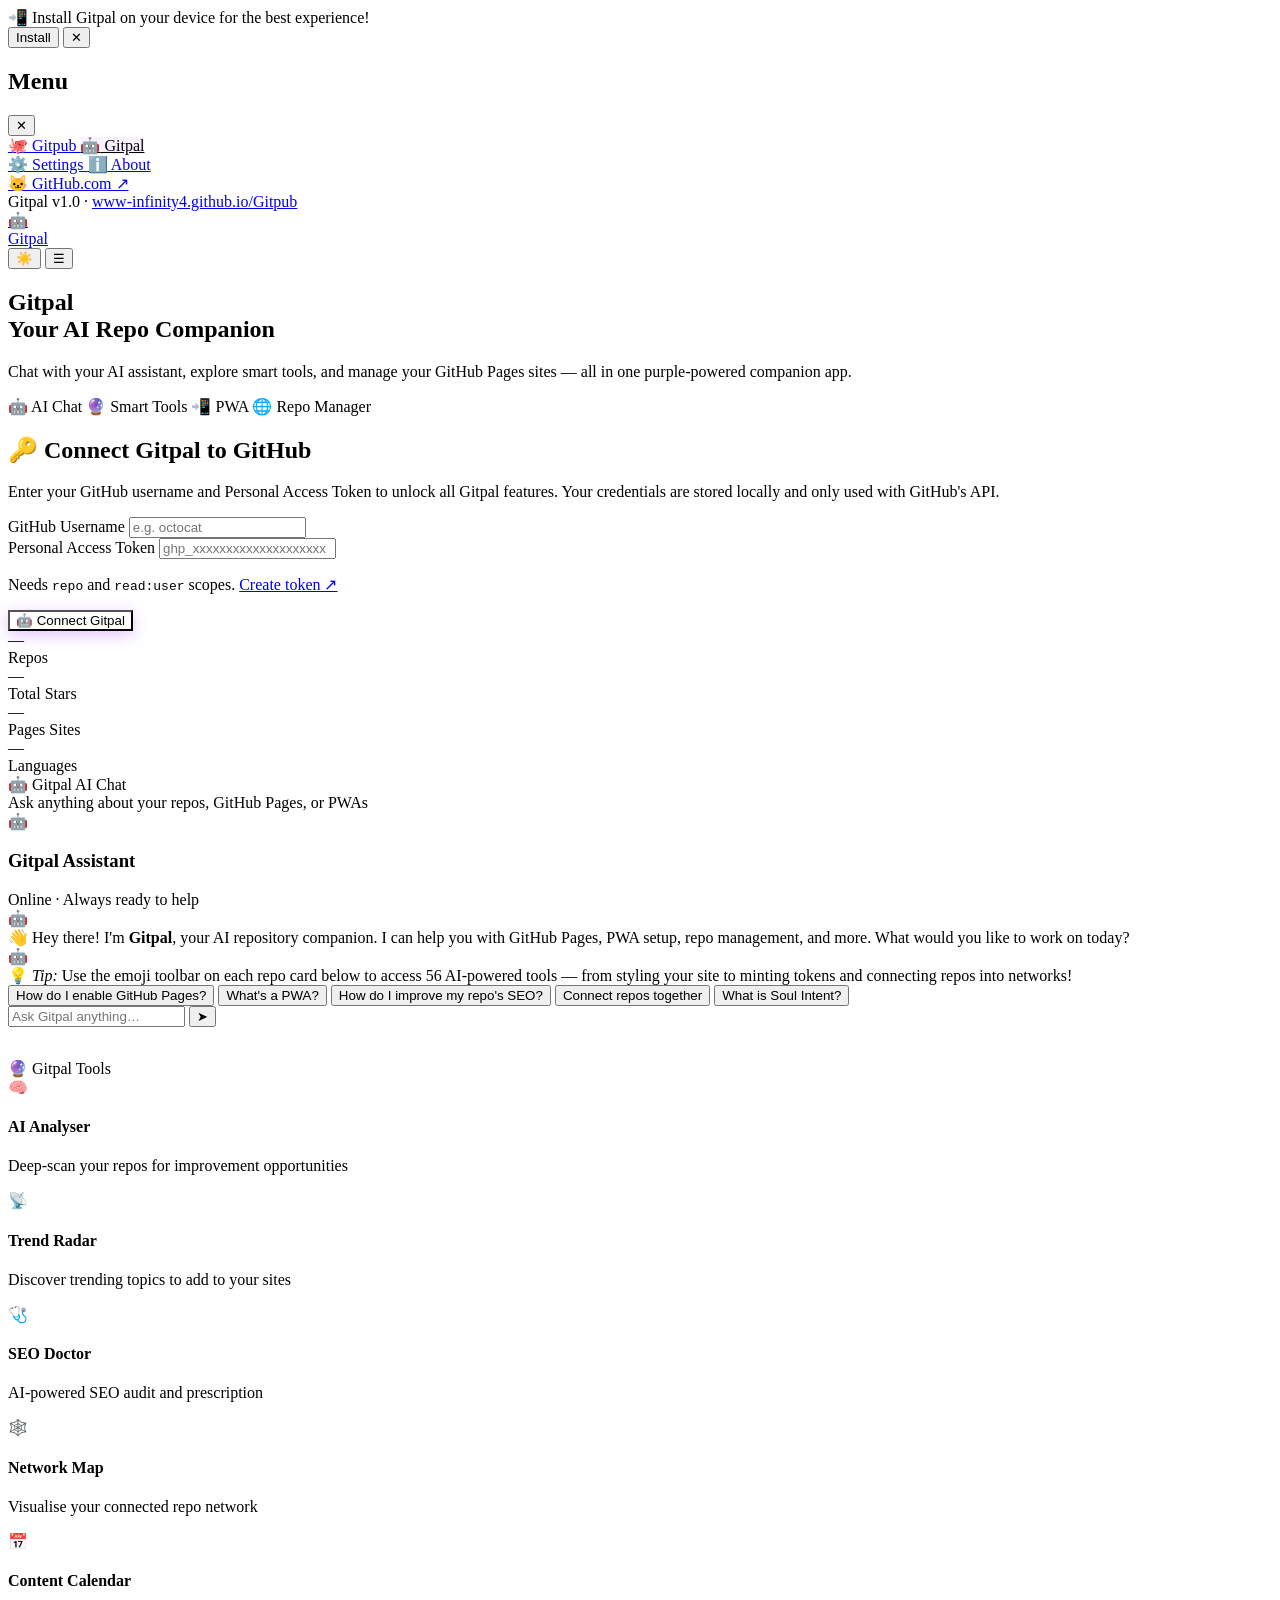
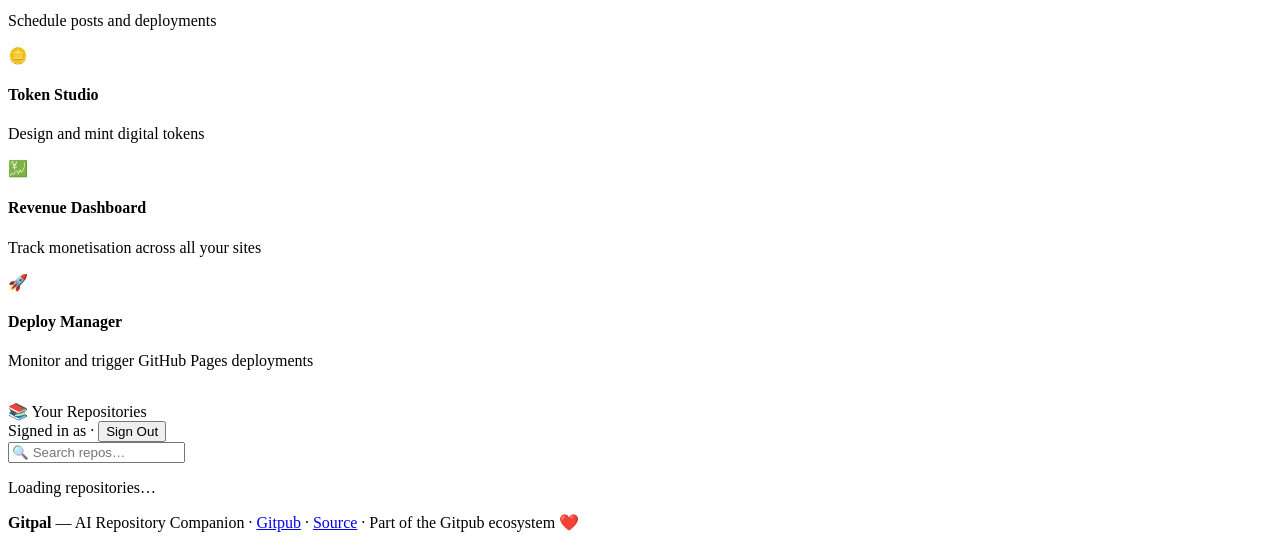
==== gitpal.html @ 7b9a6797 "feat: build complete GitHub Pages PWA (Gitpub + Gitpal) - index.html: Gitpub main page with auth flo" ====
<!DOCTYPE html>
<html lang="en" data-theme="dark" data-page="gitpal">
<head>
  <meta charset="UTF-8" />
  <meta name="viewport" content="width=device-width, initial-scale=1.0, viewport-fit=cover" />
  <title>Gitpal — Your AI Repository Companion</title>
  <meta name="description" content="Gitpal: Your AI-powered companion for managing and growing GitHub repositories. Chat with AI, use tools, and supercharge your GitHub Pages." />
  <meta name="keywords" content="github AI assistant, repository companion, gitpal, gitpub, github pages, AI chat" />
  <meta name="author" content="Gitpub" />

  <!-- PWA / Android -->
  <meta name="mobile-web-app-capable" content="yes" />
  <meta name="apple-mobile-web-app-capable" content="yes" />
  <meta name="apple-mobile-web-app-status-bar-style" content="black-translucent" />
  <meta name="apple-mobile-web-app-title" content="Gitpal" />
  <meta name="application-name" content="Gitpal" />
  <meta name="theme-color" content="#a855f7" />

  <!-- Open Graph -->
  <meta property="og:type" content="website" />
  <meta property="og:url" content="https://www-infinity4.github.io/Gitpub/gitpal.html" />
  <meta property="og:title" content="Gitpal — Your AI Repository Companion" />
  <meta property="og:description" content="AI-powered assistant for GitHub repository management and GitHub Pages building." />
  <meta property="og:image" content="https://www-infinity4.github.io/Gitpub/icons/icon.svg" />

  <!-- Twitter Card -->
  <meta name="twitter:card" content="summary_large_image" />
  <meta name="twitter:title" content="Gitpal — AI Repository Companion" />
  <meta name="twitter:description" content="Chat with AI, manage repos, and build GitHub Pages — powered by Gitpal." />

  <link rel="canonical" href="https://www-infinity4.github.io/Gitpub/gitpal.html" />
  <link rel="manifest" href="/Gitpub/manifest.json" />
  <link rel="icon" href="/Gitpub/icons/icon.svg" type="image/svg+xml" />
  <link rel="apple-touch-icon" href="/Gitpub/icons/icon.svg" />

  <!-- Google Fonts -->
  <link rel="preconnect" href="https://fonts.googleapis.com" />
  <link rel="preconnect" href="https://fonts.gstatic.com" crossorigin />
  <link href="https://fonts.googleapis.com/css2?family=Inter:wght@300;400;500;600;700;900&display=swap" rel="stylesheet" />

  <link rel="stylesheet" href="/Gitpub/css/styles.css" />

  <!-- Gitpal accent overrides -->
  <style>
    :root {
      --page-accent:  var(--gitpal-accent);
      --page-accent2: var(--gitpal-accent2);
    }
    /* Gitpal-specific colour overrides */
    .btn-primary {
      background: linear-gradient(135deg, var(--gitpal-accent), var(--gitpal-accent2));
      box-shadow: 0 4px 16px rgba(168,85,247,.35);
    }
    .btn-primary:hover { box-shadow: 0 6px 24px rgba(168,85,247,.45); }
    .btn-open { background: rgba(168,85,247,.12); color: #c084fc; border-color: rgba(168,85,247,.3); }
    .btn-open:hover { background: rgba(168,85,247,.22); }
    .form-input:focus, .select-input:focus, .textarea-input:focus {
      border-color: var(--gitpal-accent);
      box-shadow: 0 0 0 3px rgba(168,85,247,.2);
    }
    .search-input:focus { border-color: var(--gitpal-accent); }
    .repo-card:hover { border-color: rgba(168,85,247,.4); box-shadow: 0 12px 40px rgba(168,85,247,.22); }
    .card-title { color: #c084fc; }
    .spinner { border-top-color: var(--gitpal-accent); }
    .modal-desc { border-left-color: var(--gitpal-accent); }
    .modal-repo-tag { background: rgba(168,85,247,.15); color: #c084fc; border-color: rgba(168,85,247,.3); }
    .radio-chip:has(input:checked) { background: rgba(168,85,247,.15); border-color: var(--gitpal-accent); color: #c084fc; }
    .color-swatch.active { box-shadow: 0 0 0 2px var(--gitpal-accent); }
    #statTotal .stat-num, #statStars .stat-num { color: #c084fc; }
    .toggle-thumb { }
    input:checked + .toggle-thumb { background: var(--gitpal-accent); }
    .nav-link.active { color: var(--gitpal-accent); border-left-color: var(--gitpal-accent); background: rgba(168,85,247,.08); }
    .header-logo .logo-icon { background: linear-gradient(135deg, var(--gitpal-accent), var(--gitpal-accent2)); }
  </style>
</head>
<body class="gitpal">

<!-- ── Background gradient ─────────────────────────────────── -->
<div class="page-bg gitpal" aria-hidden="true"></div>

<!-- ── Install Banner ──────────────────────────────────────── -->
<div id="installBanner" class="install-banner" role="banner" aria-live="polite"
     style="background: linear-gradient(90deg, var(--gitpal-accent), var(--gitpal-accent2))">
  <span>📲 Install Gitpal on your device for the best experience!</span>
  <div class="install-actions">
    <button id="installBtn" class="btn-install">Install</button>
    <button id="dismissBanner" class="btn-dismiss" aria-label="Dismiss">✕</button>
  </div>
</div>

<!-- ── Nav Overlay & Drawer ────────────────────────────────── -->
<div id="navOverlay" class="nav-overlay" role="dialog" aria-modal="true" aria-label="Navigation menu">
  <nav id="navDrawer" class="nav-drawer">
    <div class="nav-drawer-header">
      <h2>Menu</h2>
      <button id="navClose" class="nav-close-btn" aria-label="Close menu">✕</button>
    </div>
    <div class="nav-links">
      <a href="/Gitpub/index.html" class="nav-link">
        <span class="nav-link-icon">🐙</span> Gitpub
      </a>
      <a href="/Gitpub/gitpal.html" class="nav-link active">
        <span class="nav-link-icon">🤖</span> Gitpal
      </a>
      <div class="nav-divider"></div>
      <a href="#settings" class="nav-link" id="navSettings">
        <span class="nav-link-icon">⚙️</span> Settings
      </a>
      <a href="#about" class="nav-link" id="navAbout">
        <span class="nav-link-icon">ℹ️</span> About
      </a>
      <div class="nav-divider"></div>
      <a href="https://github.com" target="_blank" rel="noopener" class="nav-link">
        <span class="nav-link-icon">🐱</span> GitHub.com ↗
      </a>
    </div>
    <div class="nav-footer">
      Gitpal v1.0 · <a href="https://www-infinity4.github.io/Gitpub/gitpal.html" target="_blank">www-infinity4.github.io/Gitpub</a>
    </div>
  </nav>
</div>

<!-- ── Header ──────────────────────────────────────────────── -->
<header class="site-header gitpal" role="banner">
  <a href="/Gitpub/gitpal.html" class="header-logo" aria-label="Gitpal Home">
    <div class="logo-icon" aria-hidden="true">🤖</div>
    <span>Gitpal</span>
  </a>
  <div class="header-actions">
    <button id="themeToggle" class="theme-toggle" aria-label="Toggle theme">
      <span id="themeIcon">☀️</span>
    </button>
    <button id="hamburgerBtn" class="hamburger-btn" aria-label="Open navigation menu">☰</button>
  </div>
</header>

<!-- ── Main ────────────────────────────────────────────────── -->
<main class="main-content" id="main">

  <!-- Hero -->
  <section class="hero gitpal" aria-labelledby="gitpalTitle">
    <h1 class="hero-title" id="gitpalTitle">Gitpal<br>Your AI Repo Companion</h1>
    <p class="hero-subtitle">
      Chat with your AI assistant, explore smart tools, and manage your GitHub Pages sites — all in one purple-powered companion app.
    </p>
    <div class="hero-badges">
      <span class="badge accent">🤖 AI Chat</span>
      <span class="badge">🔮 Smart Tools</span>
      <span class="badge">📲 PWA</span>
      <span class="badge">🌐 Repo Manager</span>
    </div>
  </section>

  <!-- ── Auth Section ──────────────────────────────────────── -->
  <section id="authSection" class="hidden" aria-labelledby="authTitle">
    <div class="auth-card">
      <h2 id="authTitle">🔑 Connect Gitpal to GitHub</h2>
      <p>Enter your GitHub username and Personal Access Token to unlock all Gitpal features. Your credentials are stored locally and only used with GitHub's API.</p>

      <form id="authForm" novalidate>
        <div class="form-group">
          <label class="form-label" for="usernameInput">GitHub Username</label>
          <input
            type="text"
            id="usernameInput"
            class="form-input"
            placeholder="e.g. octocat"
            autocomplete="username"
            autocapitalize="none"
            spellcheck="false"
            required
          />
        </div>
        <div class="form-group">
          <label class="form-label" for="tokenInput">Personal Access Token</label>
          <input
            type="password"
            id="tokenInput"
            class="form-input"
            placeholder="ghp_xxxxxxxxxxxxxxxxxxxx"
            autocomplete="current-password"
            spellcheck="false"
            required
          />
          <p class="form-hint">
            Needs <code>repo</code> and <code>read:user</code> scopes.
            <a href="https://github.com/settings/tokens/new?scopes=repo,read:user" target="_blank" rel="noopener">Create token ↗</a>
          </p>
        </div>
        <button type="submit" class="btn btn-primary">
          🤖 Connect Gitpal
        </button>
      </form>
    </div>
  </section>

  <!-- ── App Section ───────────────────────────────────────── -->
  <section id="appSection" class="hidden" aria-label="Gitpal Dashboard">

    <!-- Stats Bar -->
    <div class="stats-bar" role="region" aria-label="Repository statistics">
      <div class="stat-chip">
        <div class="stat-num" id="statTotal">—</div>
        <div class="stat-label">Repos</div>
      </div>
      <div class="stat-chip">
        <div class="stat-num" id="statStars">—</div>
        <div class="stat-label">Total Stars</div>
      </div>
      <div class="stat-chip">
        <div class="stat-num" id="statPages">—</div>
        <div class="stat-label">Pages Sites</div>
      </div>
      <div class="stat-chip">
        <div class="stat-num" id="statLangs">—</div>
        <div class="stat-label">Languages</div>
      </div>
    </div>

    <!-- ── Gitpal AI Chat Widget ────────────────────────────── -->
    <section aria-labelledby="chatTitle" style="margin-bottom:32px">
      <div class="section-bar">
        <div>
          <div class="section-title" id="chatTitle">🤖 Gitpal AI Chat</div>
          <div class="section-meta">Ask anything about your repos, GitHub Pages, or PWAs</div>
        </div>
      </div>

      <div class="chat-widget">
        <div class="chat-header">
          <div class="chat-avatar">🤖</div>
          <div class="chat-header-info">
            <h3>Gitpal Assistant</h3>
            <span><span class="chat-online-dot"></span>Online · Always ready to help</span>
          </div>
        </div>

        <div class="chat-messages" id="chatMessages" role="log" aria-live="polite" aria-label="Chat messages">
          <!-- Greeting message -->
          <div class="chat-msg bot">
            <div class="chat-bot-avatar">🤖</div>
            <div class="chat-bubble">
              👋 Hey there! I'm <strong>Gitpal</strong>, your AI repository companion. I can help you with GitHub Pages, PWA setup, repo management, and more. What would you like to work on today?
            </div>
          </div>
          <div class="chat-msg bot">
            <div class="chat-bot-avatar">🤖</div>
            <div class="chat-bubble">
              💡 <em>Tip:</em> Use the emoji toolbar on each repo card below to access 56 AI-powered tools — from styling your site to minting tokens and connecting repos into networks!
            </div>
          </div>
        </div>

        <div class="chat-suggestions">
          <button class="suggestion-chip">How do I enable GitHub Pages?</button>
          <button class="suggestion-chip">What's a PWA?</button>
          <button class="suggestion-chip">How do I improve my repo's SEO?</button>
          <button class="suggestion-chip">Connect repos together</button>
          <button class="suggestion-chip">What is Soul Intent?</button>
        </div>

        <div class="chat-input-area">
          <input
            type="text"
            id="chatInput"
            class="chat-input"
            placeholder="Ask Gitpal anything…"
            aria-label="Chat message input"
            autocomplete="off"
          />
          <button id="chatSendBtn" class="chat-send-btn" aria-label="Send message">➤</button>
        </div>
      </div>
    </section>

    <!-- ── Gitpal Tools Grid ─────────────────────────────────── -->
    <section aria-labelledby="toolsTitle" style="margin-bottom:32px">
      <div class="section-bar">
        <div class="section-title" id="toolsTitle">🔮 Gitpal Tools</div>
      </div>
      <div class="tools-grid">
        <div class="tool-card" role="button" tabindex="0" onclick="app.showToast('AI Analyser — coming soon!', 'info')">
          <div class="tool-icon">🧠</div>
          <h4>AI Analyser</h4>
          <p>Deep-scan your repos for improvement opportunities</p>
        </div>
        <div class="tool-card" role="button" tabindex="0" onclick="app.showToast('Trend Radar — coming soon!', 'info')">
          <div class="tool-icon">📡</div>
          <h4>Trend Radar</h4>
          <p>Discover trending topics to add to your sites</p>
        </div>
        <div class="tool-card" role="button" tabindex="0" onclick="app.showToast('SEO Doctor — coming soon!', 'info')">
          <div class="tool-icon">🩺</div>
          <h4>SEO Doctor</h4>
          <p>AI-powered SEO audit and prescription</p>
        </div>
        <div class="tool-card" role="button" tabindex="0" onclick="app.showToast('Network Map — coming soon!', 'info')">
          <div class="tool-icon">🕸️</div>
          <h4>Network Map</h4>
          <p>Visualise your connected repo network</p>
        </div>
        <div class="tool-card" role="button" tabindex="0" onclick="app.showToast('Content Calendar — coming soon!', 'info')">
          <div class="tool-icon">📅</div>
          <h4>Content Calendar</h4>
          <p>Schedule posts and deployments</p>
        </div>
        <div class="tool-card" role="button" tabindex="0" onclick="app.showToast('Token Studio — coming soon!', 'info')">
          <div class="tool-icon">🪙</div>
          <h4>Token Studio</h4>
          <p>Design and mint digital tokens</p>
        </div>
        <div class="tool-card" role="button" tabindex="0" onclick="app.showToast('Revenue Dashboard — coming soon!', 'info')">
          <div class="tool-icon">💹</div>
          <h4>Revenue Dashboard</h4>
          <p>Track monetisation across all your sites</p>
        </div>
        <div class="tool-card" role="button" tabindex="0" onclick="app.showToast('Deploy Manager — coming soon!', 'info')">
          <div class="tool-icon">🚀</div>
          <h4>Deploy Manager</h4>
          <p>Monitor and trigger GitHub Pages deployments</p>
        </div>
      </div>
    </section>

    <!-- ── Repo Section ──────────────────────────────────────── -->
    <div class="section-bar">
      <div>
        <div class="section-title">📚 Your Repositories</div>
        <div class="section-meta">Signed in as <strong id="usernameDisplay"></strong> · <button id="signOutBtn" class="btn btn-danger btn-sm">Sign Out</button></div>
      </div>
      <input
        type="search"
        id="searchRepos"
        class="search-input"
        placeholder="🔍 Search repos…"
        aria-label="Search repositories"
      />
    </div>

    <!-- Loading Spinner -->
    <div id="loadingSpinner" class="loading-container hidden" role="status" aria-live="polite">
      <div class="spinner" aria-hidden="true"></div>
      <p class="loading-text">Loading repositories…</p>
    </div>

    <!-- Repo Grid -->
    <div id="repoGrid" class="repo-grid" role="list" aria-label="Repository cards"></div>

  </section><!-- /appSection -->

</main>

<!-- ── Modal Overlay ───────────────────────────────────────── -->
<div id="modalOverlay" class="modal-overlay" role="dialog" aria-modal="true" aria-label="Tool modal">
  <div id="modalBox" class="modal-box"></div>
</div>

<!-- ── Toast Container ─────────────────────────────────────── -->
<div id="toastContainer" class="toast-container" aria-live="assertive" aria-atomic="true"></div>

<!-- ── Footer ──────────────────────────────────────────────── -->
<footer class="site-footer" role="contentinfo">
  <p>
    <strong>Gitpal</strong> — AI Repository Companion ·
    <a href="/Gitpub/index.html">Gitpub</a> ·
    <a href="https://github.com/www-infinity4/Gitpub" target="_blank" rel="noopener">Source</a> ·
    Part of the Gitpub ecosystem ❤️
  </p>
</footer>

<script src="/Gitpub/js/app.js"></script>
</body>
</html>
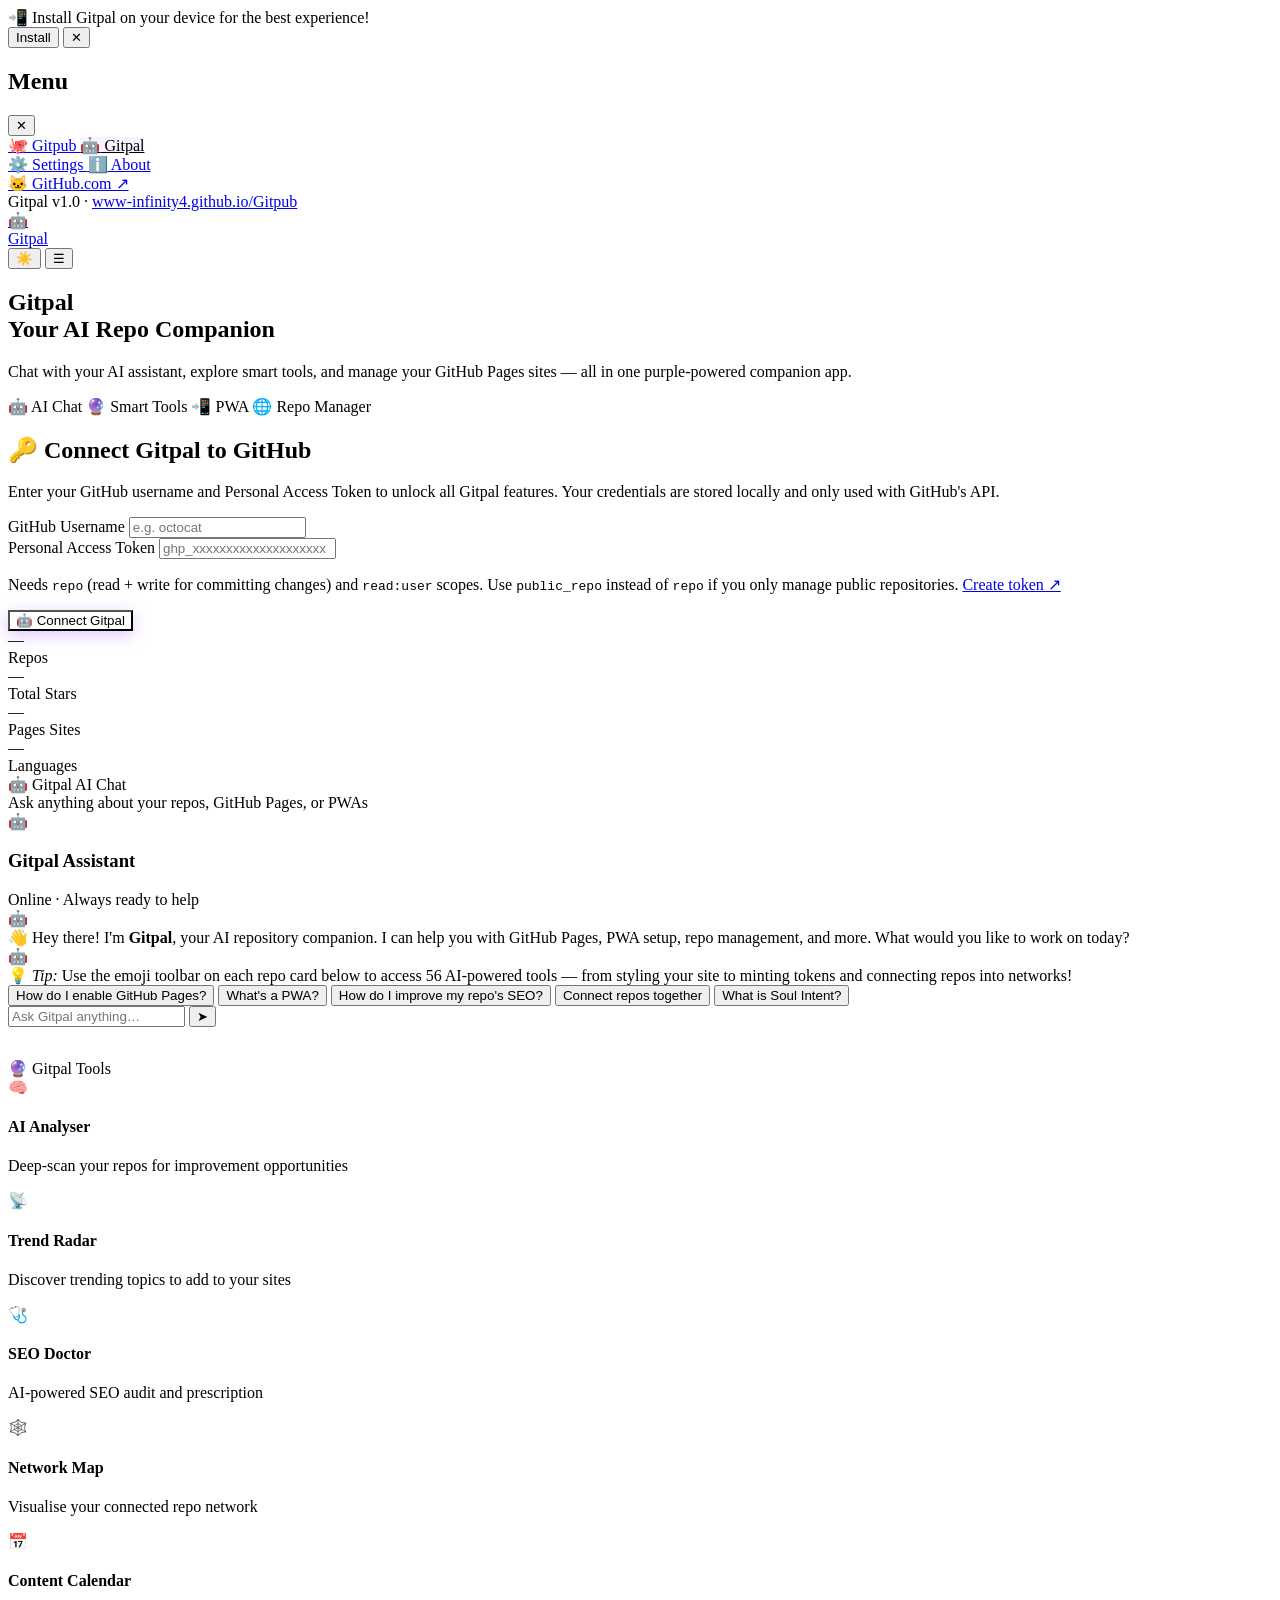
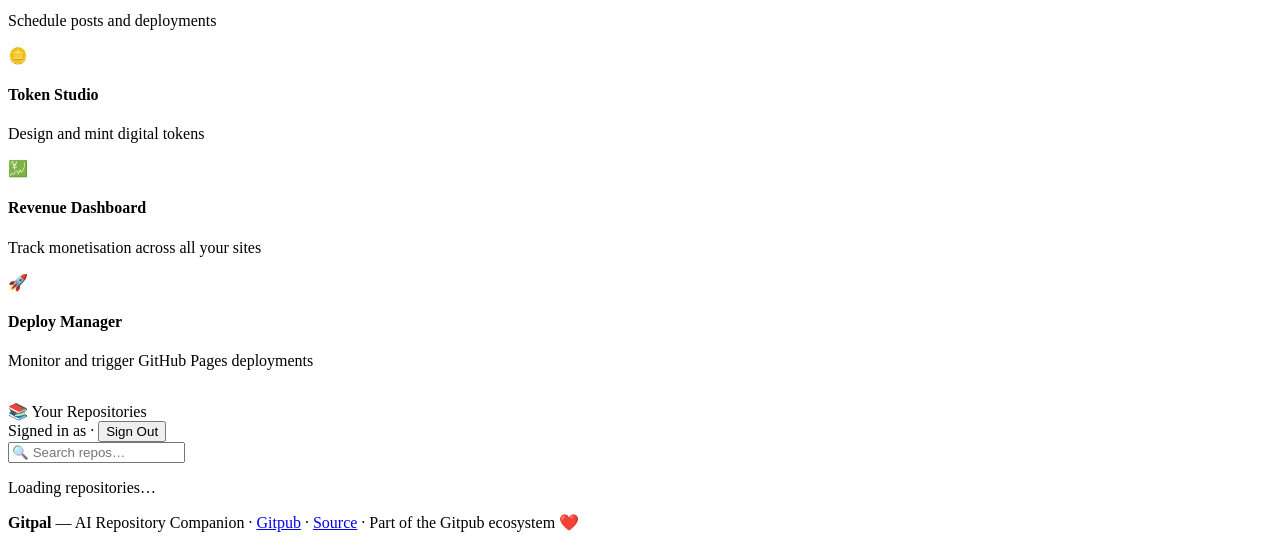
==== commit eee4e72e: "fix: address code review feedback - Clarify XOR is obfuscation only (not encryption), add code comme" ====
--- a/gitpal.html
+++ b/gitpal.html
@@ -183,7 +183,9 @@
             required
           />
           <p class="form-hint">
-            Needs <code>repo</code> and <code>read:user</code> scopes.
+            Needs <code>repo</code> (read + write for committing changes) and
+            <code>read:user</code> scopes. Use <code>public_repo</code> instead
+            of <code>repo</code> if you only manage public repositories.
             <a href="https://github.com/settings/tokens/new?scopes=repo,read:user" target="_blank" rel="noopener">Create token ↗</a>
           </p>
         </div>
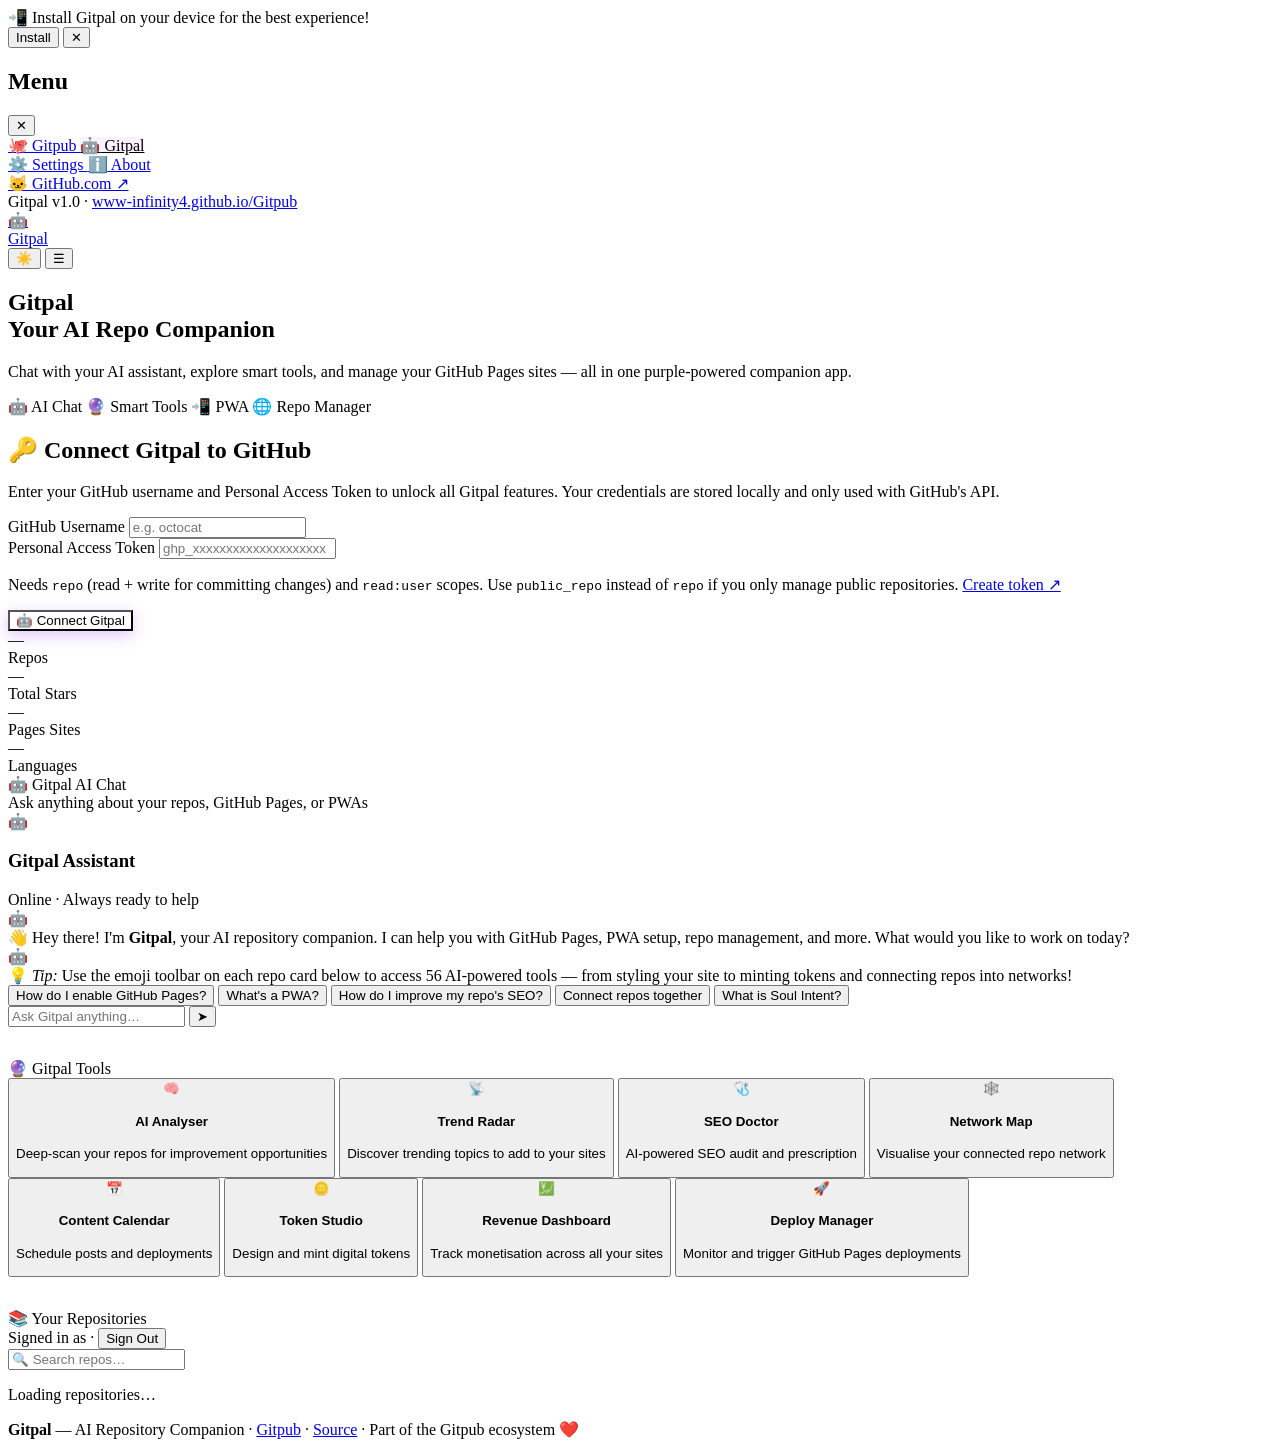
==== commit 145f5803: "fix: address code review feedback - accessibility, font fallbacks, comments, event listeners Co-auth" ====
--- a/gitpal.html
+++ b/gitpal.html
@@ -281,46 +281,46 @@
         <div class="section-title" id="toolsTitle">🔮 Gitpal Tools</div>
       </div>
       <div class="tools-grid">
-        <div class="tool-card" role="button" tabindex="0" onclick="app.showToast('AI Analyser — coming soon!', 'info')">
+        <button class="tool-card" data-toast="AI Analyser — coming soon!">
           <div class="tool-icon">🧠</div>
           <h4>AI Analyser</h4>
           <p>Deep-scan your repos for improvement opportunities</p>
-        </div>
-        <div class="tool-card" role="button" tabindex="0" onclick="app.showToast('Trend Radar — coming soon!', 'info')">
+        </button>
+        <button class="tool-card" data-toast="Trend Radar — coming soon!">
           <div class="tool-icon">📡</div>
           <h4>Trend Radar</h4>
           <p>Discover trending topics to add to your sites</p>
-        </div>
-        <div class="tool-card" role="button" tabindex="0" onclick="app.showToast('SEO Doctor — coming soon!', 'info')">
+        </button>
+        <button class="tool-card" data-toast="SEO Doctor — coming soon!">
           <div class="tool-icon">🩺</div>
           <h4>SEO Doctor</h4>
           <p>AI-powered SEO audit and prescription</p>
-        </div>
-        <div class="tool-card" role="button" tabindex="0" onclick="app.showToast('Network Map — coming soon!', 'info')">
+        </button>
+        <button class="tool-card" data-toast="Network Map — coming soon!">
           <div class="tool-icon">🕸️</div>
           <h4>Network Map</h4>
           <p>Visualise your connected repo network</p>
-        </div>
-        <div class="tool-card" role="button" tabindex="0" onclick="app.showToast('Content Calendar — coming soon!', 'info')">
+        </button>
+        <button class="tool-card" data-toast="Content Calendar — coming soon!">
           <div class="tool-icon">📅</div>
           <h4>Content Calendar</h4>
           <p>Schedule posts and deployments</p>
-        </div>
-        <div class="tool-card" role="button" tabindex="0" onclick="app.showToast('Token Studio — coming soon!', 'info')">
+        </button>
+        <button class="tool-card" data-toast="Token Studio — coming soon!">
           <div class="tool-icon">🪙</div>
           <h4>Token Studio</h4>
           <p>Design and mint digital tokens</p>
-        </div>
-        <div class="tool-card" role="button" tabindex="0" onclick="app.showToast('Revenue Dashboard — coming soon!', 'info')">
+        </button>
+        <button class="tool-card" data-toast="Revenue Dashboard — coming soon!">
           <div class="tool-icon">💹</div>
           <h4>Revenue Dashboard</h4>
           <p>Track monetisation across all your sites</p>
-        </div>
-        <div class="tool-card" role="button" tabindex="0" onclick="app.showToast('Deploy Manager — coming soon!', 'info')">
+        </button>
+        <button class="tool-card" data-toast="Deploy Manager — coming soon!">
           <div class="tool-icon">🚀</div>
           <h4>Deploy Manager</h4>
           <p>Monitor and trigger GitHub Pages deployments</p>
-        </div>
+        </button>
       </div>
     </section>
 
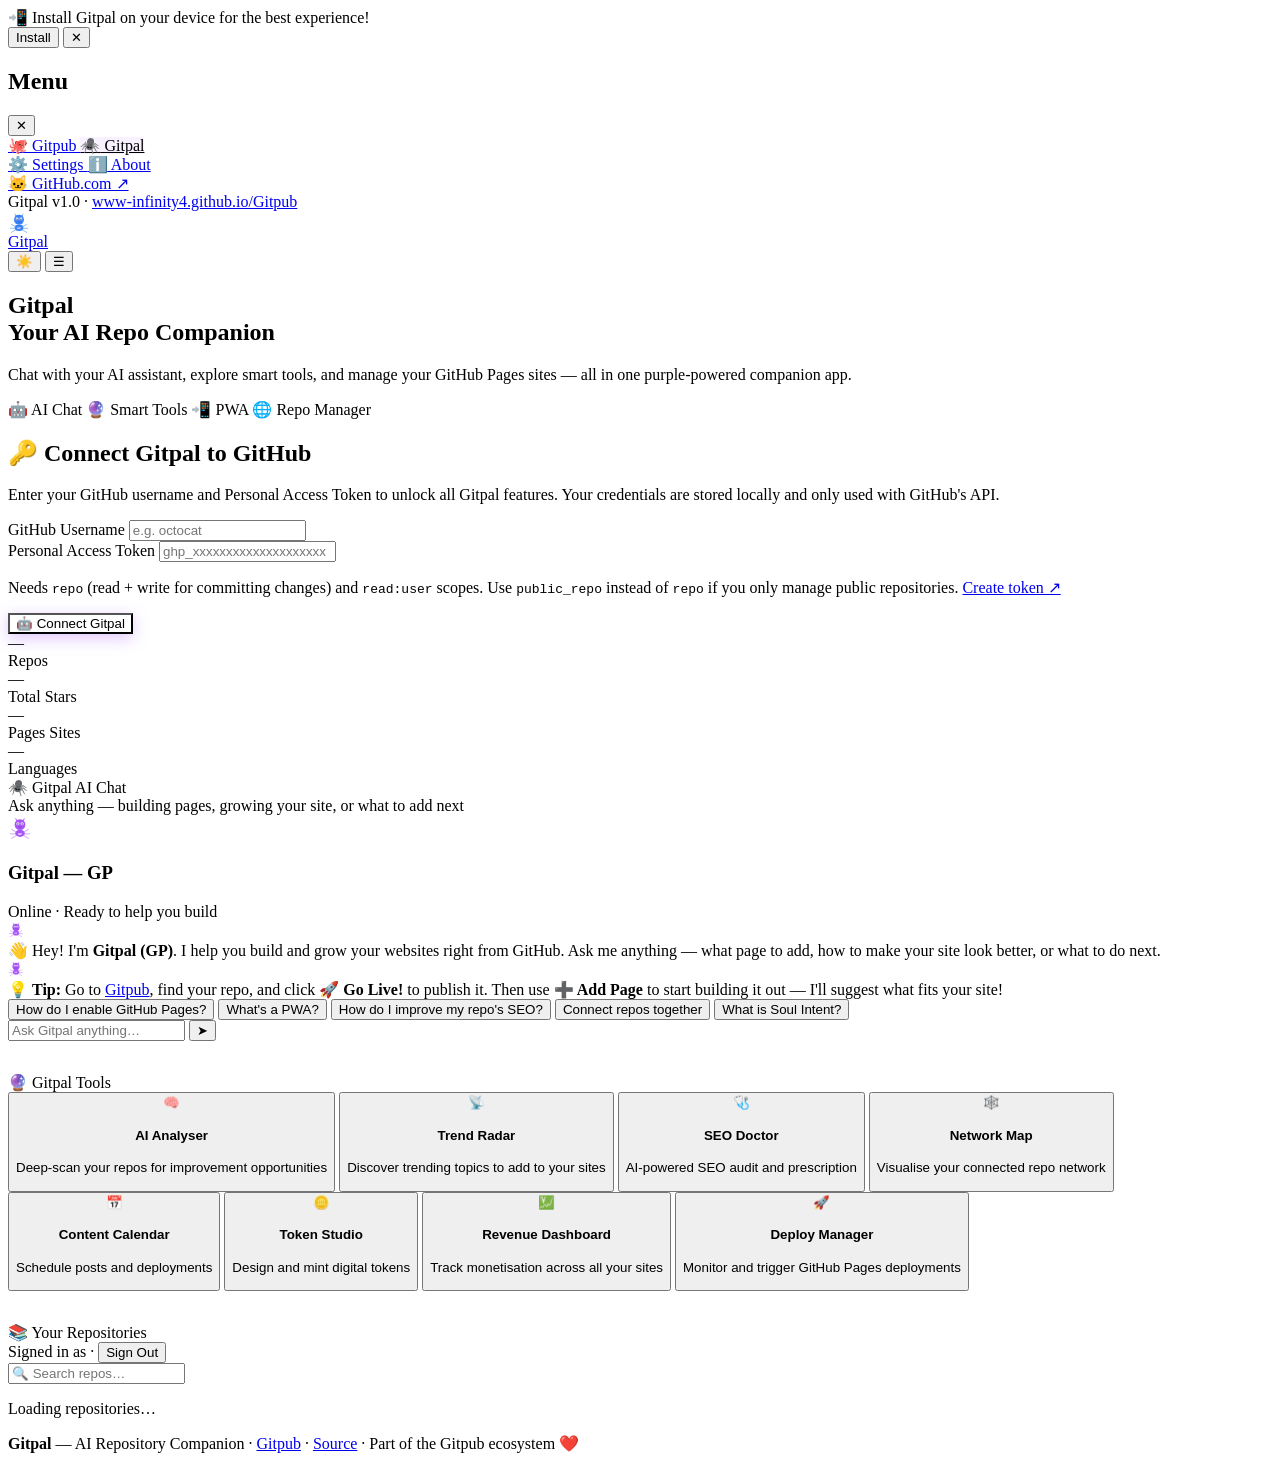
==== commit f1c3e2dc: "feat: fix emoji buttons, Go Live button, visual preview, AI suggestions, GP mascot Co-authored-by: w" ====
--- a/gitpal.html
+++ b/gitpal.html
@@ -100,7 +100,7 @@
         <span class="nav-link-icon">🐙</span> Gitpub
       </a>
       <a href="/Gitpub/gitpal.html" class="nav-link active">
-        <span class="nav-link-icon">🤖</span> Gitpal
+        <span class="nav-link-icon">🕷️</span> Gitpal
       </a>
       <div class="nav-divider"></div>
       <a href="#settings" class="nav-link" id="navSettings">
@@ -123,7 +123,33 @@
 <!-- ── Header ──────────────────────────────────────────────── -->
 <header class="site-header gitpal" role="banner">
   <a href="/Gitpub/gitpal.html" class="header-logo" aria-label="Gitpal Home">
-    <div class="logo-icon" aria-hidden="true">🤖</div>
+    <div class="logo-icon" aria-hidden="true">
+      <svg viewBox="0 0 80 80" xmlns="http://www.w3.org/2000/svg" width="22" height="22" style="display:block">
+        <!-- Ears/horns -->
+        <polygon points="28,22 23,8 34,18" fill="#60a5fa"/>
+        <polygon points="52,22 57,8 46,18" fill="#60a5fa"/>
+        <!-- Head -->
+        <circle cx="40" cy="32" r="18" fill="#3b82f6"/>
+        <!-- Eyes -->
+        <circle cx="33" cy="29" r="5" fill="white"/>
+        <circle cx="47" cy="29" r="5" fill="white"/>
+        <circle cx="33" cy="30" r="2.5" fill="#1e3a5f"/>
+        <circle cx="47" cy="30" r="2.5" fill="#1e3a5f"/>
+        <!-- Smile -->
+        <path d="M34,39 Q40,44 46,39" stroke="#1d4ed8" fill="none" stroke-width="1.5" stroke-linecap="round"/>
+        <!-- Body -->
+        <ellipse cx="40" cy="61" rx="16" ry="12" fill="#3b82f6"/>
+        <!-- GP text -->
+        <text x="40" y="65" text-anchor="middle" fill="white" font-size="9" font-weight="bold" font-family="system-ui,sans-serif">GP</text>
+        <!-- Legs -->
+        <line x1="27" y1="57" x2="12" y2="48" stroke="#60a5fa" stroke-width="2.5" stroke-linecap="round"/>
+        <line x1="25" y1="63" x2="8"  y2="63" stroke="#60a5fa" stroke-width="2.5" stroke-linecap="round"/>
+        <line x1="27" y1="69" x2="12" y2="78" stroke="#60a5fa" stroke-width="2.5" stroke-linecap="round"/>
+        <line x1="53" y1="57" x2="68" y2="48" stroke="#60a5fa" stroke-width="2.5" stroke-linecap="round"/>
+        <line x1="55" y1="63" x2="72" y2="63" stroke="#60a5fa" stroke-width="2.5" stroke-linecap="round"/>
+        <line x1="53" y1="69" x2="68" y2="78" stroke="#60a5fa" stroke-width="2.5" stroke-linecap="round"/>
+      </svg>
+    </div>
     <span>Gitpal</span>
   </a>
   <div class="header-actions">
@@ -223,32 +249,55 @@
     <section aria-labelledby="chatTitle" style="margin-bottom:32px">
       <div class="section-bar">
         <div>
-          <div class="section-title" id="chatTitle">🤖 Gitpal AI Chat</div>
-          <div class="section-meta">Ask anything about your repos, GitHub Pages, or PWAs</div>
+          <div class="section-title" id="chatTitle">🕷️ Gitpal AI Chat</div>
+          <div class="section-meta">Ask anything — building pages, growing your site, or what to add next</div>
         </div>
       </div>
 
       <div class="chat-widget">
         <div class="chat-header">
-          <div class="chat-avatar">🤖</div>
+          <div class="chat-avatar" style="overflow:hidden">
+            <svg viewBox="0 0 80 80" xmlns="http://www.w3.org/2000/svg" width="24" height="24">
+              <polygon points="28,22 23,8 34,18" fill="#c084fc"/>
+              <polygon points="52,22 57,8 46,18" fill="#c084fc"/>
+              <circle cx="40" cy="32" r="18" fill="#a855f7"/>
+              <circle cx="33" cy="29" r="5" fill="white"/>
+              <circle cx="47" cy="29" r="5" fill="white"/>
+              <circle cx="33" cy="30" r="2.5" fill="#4c1d95"/>
+              <circle cx="47" cy="30" r="2.5" fill="#4c1d95"/>
+              <path d="M34,39 Q40,44 46,39" stroke="#6b21a8" fill="none" stroke-width="1.5" stroke-linecap="round"/>
+              <ellipse cx="40" cy="61" rx="16" ry="12" fill="#a855f7"/>
+              <text x="40" y="65" text-anchor="middle" fill="white" font-size="9" font-weight="bold" font-family="system-ui,sans-serif">GP</text>
+              <line x1="27" y1="57" x2="12" y2="48" stroke="#c084fc" stroke-width="2.5" stroke-linecap="round"/>
+              <line x1="25" y1="63" x2="8"  y2="63" stroke="#c084fc" stroke-width="2.5" stroke-linecap="round"/>
+              <line x1="27" y1="69" x2="12" y2="78" stroke="#c084fc" stroke-width="2.5" stroke-linecap="round"/>
+              <line x1="53" y1="57" x2="68" y2="48" stroke="#c084fc" stroke-width="2.5" stroke-linecap="round"/>
+              <line x1="55" y1="63" x2="72" y2="63" stroke="#c084fc" stroke-width="2.5" stroke-linecap="round"/>
+              <line x1="53" y1="69" x2="68" y2="78" stroke="#c084fc" stroke-width="2.5" stroke-linecap="round"/>
+            </svg>
+          </div>
           <div class="chat-header-info">
-            <h3>Gitpal Assistant</h3>
-            <span><span class="chat-online-dot"></span>Online · Always ready to help</span>
+            <h3>Gitpal — GP</h3>
+            <span><span class="chat-online-dot"></span>Online · Ready to help you build</span>
           </div>
         </div>
 
         <div class="chat-messages" id="chatMessages" role="log" aria-live="polite" aria-label="Chat messages">
           <!-- Greeting message -->
           <div class="chat-msg bot">
-            <div class="chat-bot-avatar">🤖</div>
+            <div class="chat-bot-avatar" style="overflow:hidden">
+              <svg viewBox="0 0 80 80" xmlns="http://www.w3.org/2000/svg" width="16" height="16"><polygon points="28,22 23,8 34,18" fill="#c084fc"/><polygon points="52,22 57,8 46,18" fill="#c084fc"/><circle cx="40" cy="32" r="18" fill="#a855f7"/><circle cx="33" cy="29" r="5" fill="white"/><circle cx="47" cy="29" r="5" fill="white"/><circle cx="33" cy="30" r="2.5" fill="#4c1d95"/><circle cx="47" cy="30" r="2.5" fill="#4c1d95"/><path d="M34,39 Q40,44 46,39" stroke="#6b21a8" fill="none" stroke-width="1.5" stroke-linecap="round"/><ellipse cx="40" cy="61" rx="16" ry="12" fill="#a855f7"/><text x="40" y="65" text-anchor="middle" fill="white" font-size="9" font-weight="bold" font-family="system-ui,sans-serif">GP</text><line x1="27" y1="57" x2="12" y2="48" stroke="#c084fc" stroke-width="2.5" stroke-linecap="round"/><line x1="25" y1="63" x2="8" y2="63" stroke="#c084fc" stroke-width="2.5" stroke-linecap="round"/><line x1="27" y1="69" x2="12" y2="78" stroke="#c084fc" stroke-width="2.5" stroke-linecap="round"/><line x1="53" y1="57" x2="68" y2="48" stroke="#c084fc" stroke-width="2.5" stroke-linecap="round"/><line x1="55" y1="63" x2="72" y2="63" stroke="#c084fc" stroke-width="2.5" stroke-linecap="round"/><line x1="53" y1="69" x2="68" y2="78" stroke="#c084fc" stroke-width="2.5" stroke-linecap="round"/></svg>
+            </div>
             <div class="chat-bubble">
-              👋 Hey there! I'm <strong>Gitpal</strong>, your AI repository companion. I can help you with GitHub Pages, PWA setup, repo management, and more. What would you like to work on today?
+              👋 Hey! I'm <strong>Gitpal (GP)</strong>. I help you build and grow your websites right from GitHub. Ask me anything — what page to add, how to make your site look better, or what to do next.
             </div>
           </div>
           <div class="chat-msg bot">
-            <div class="chat-bot-avatar">🤖</div>
+            <div class="chat-bot-avatar" style="overflow:hidden">
+              <svg viewBox="0 0 80 80" xmlns="http://www.w3.org/2000/svg" width="16" height="16"><polygon points="28,22 23,8 34,18" fill="#c084fc"/><polygon points="52,22 57,8 46,18" fill="#c084fc"/><circle cx="40" cy="32" r="18" fill="#a855f7"/><circle cx="33" cy="29" r="5" fill="white"/><circle cx="47" cy="29" r="5" fill="white"/><circle cx="33" cy="30" r="2.5" fill="#4c1d95"/><circle cx="47" cy="30" r="2.5" fill="#4c1d95"/><path d="M34,39 Q40,44 46,39" stroke="#6b21a8" fill="none" stroke-width="1.5" stroke-linecap="round"/><ellipse cx="40" cy="61" rx="16" ry="12" fill="#a855f7"/><text x="40" y="65" text-anchor="middle" fill="white" font-size="9" font-weight="bold" font-family="system-ui,sans-serif">GP</text><line x1="27" y1="57" x2="12" y2="48" stroke="#c084fc" stroke-width="2.5" stroke-linecap="round"/><line x1="25" y1="63" x2="8" y2="63" stroke="#c084fc" stroke-width="2.5" stroke-linecap="round"/><line x1="27" y1="69" x2="12" y2="78" stroke="#c084fc" stroke-width="2.5" stroke-linecap="round"/><line x1="53" y1="57" x2="68" y2="48" stroke="#c084fc" stroke-width="2.5" stroke-linecap="round"/><line x1="55" y1="63" x2="72" y2="63" stroke="#c084fc" stroke-width="2.5" stroke-linecap="round"/><line x1="53" y1="69" x2="68" y2="78" stroke="#c084fc" stroke-width="2.5" stroke-linecap="round"/></svg>
+            </div>
             <div class="chat-bubble">
-              💡 <em>Tip:</em> Use the emoji toolbar on each repo card below to access 56 AI-powered tools — from styling your site to minting tokens and connecting repos into networks!
+              💡 <strong>Tip:</strong> Go to <a href="/Gitpub/index.html">Gitpub</a>, find your repo, and click <strong>🚀 Go Live!</strong> to publish it. Then use <strong>➕ Add Page</strong> to start building it out — I'll suggest what fits your site!
             </div>
           </div>
         </div>
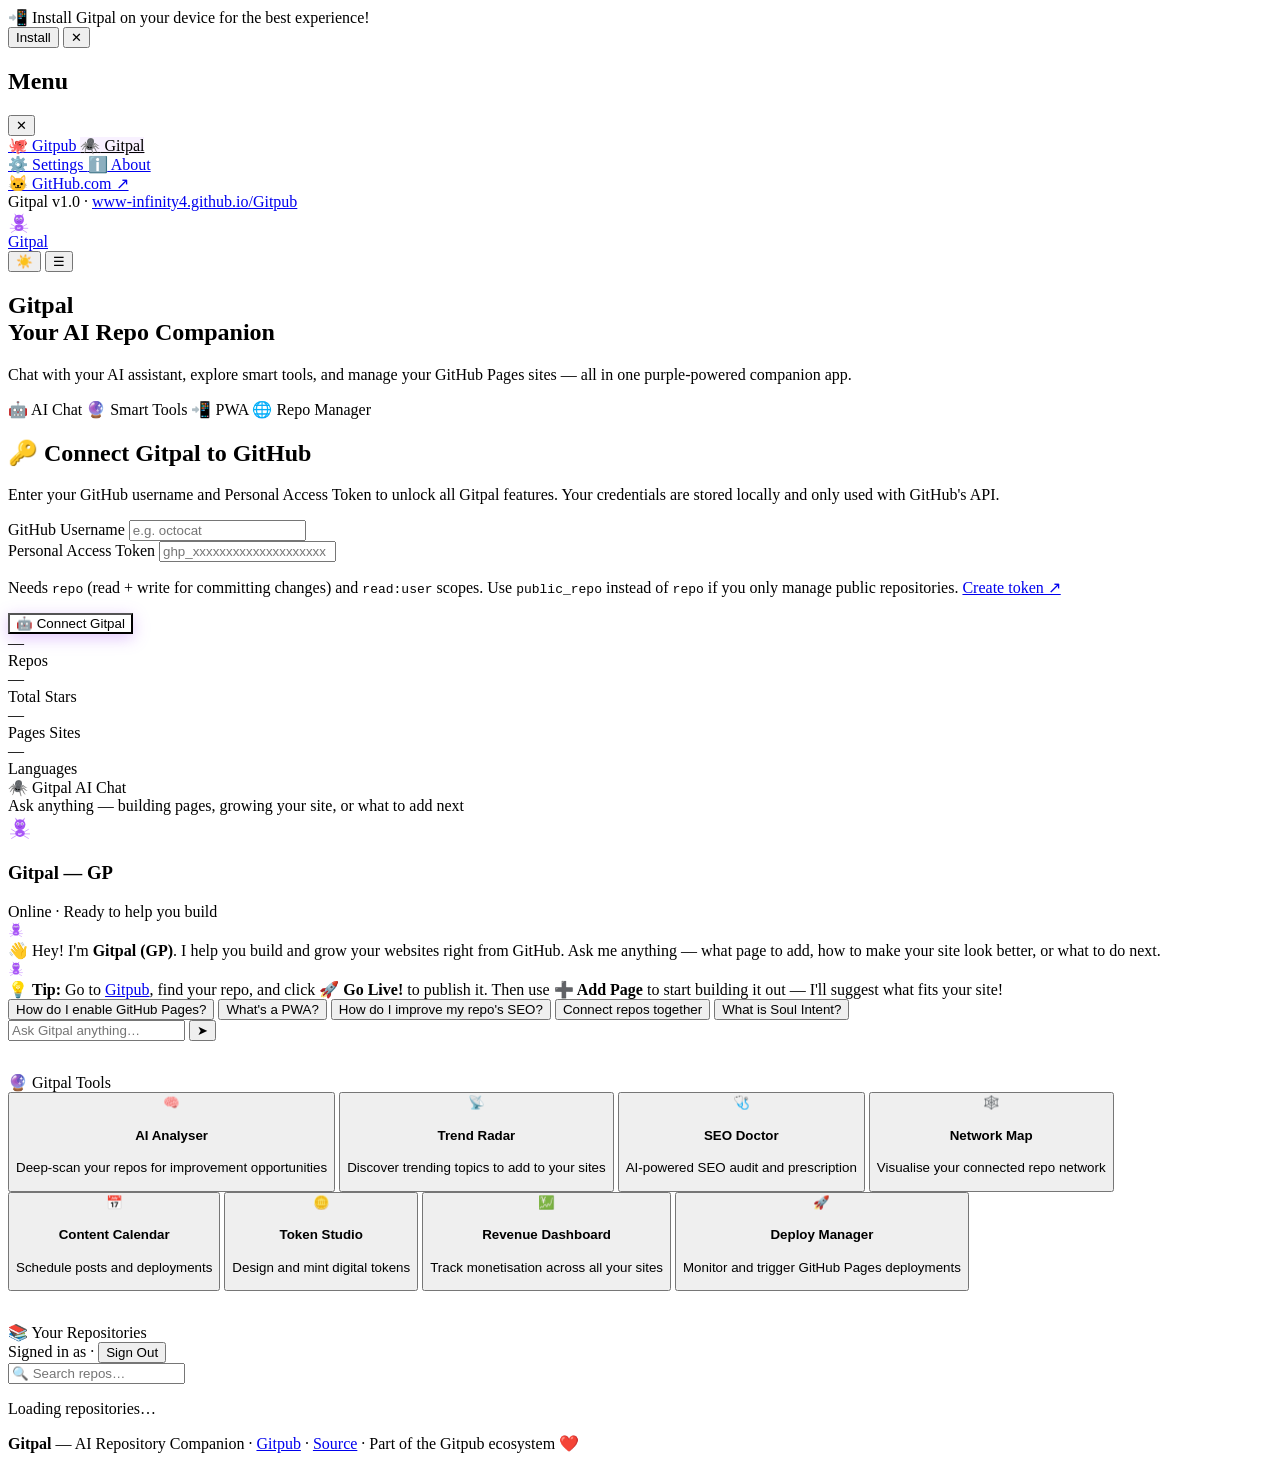
==== commit c8f9d6e9: "fix: address code review issues - XSS escaping, date dedup, SVG dedup, accuracy Co-authored-by: www-" ====
--- a/gitpal.html
+++ b/gitpal.html
@@ -75,6 +75,28 @@
 </head>
 <body class="gitpal">
 
+<!-- ── GP mascot SVG symbol (referenced via <use>) ─────────── -->
+<svg xmlns="http://www.w3.org/2000/svg" style="display:none">
+  <symbol id="gp-mascot" viewBox="0 0 80 80">
+    <polygon points="28,22 23,8 34,18" fill="#c084fc"/>
+    <polygon points="52,22 57,8 46,18" fill="#c084fc"/>
+    <circle cx="40" cy="32" r="18" fill="#a855f7"/>
+    <circle cx="33" cy="29" r="5" fill="white"/>
+    <circle cx="47" cy="29" r="5" fill="white"/>
+    <circle cx="33" cy="30" r="2.5" fill="#4c1d95"/>
+    <circle cx="47" cy="30" r="2.5" fill="#4c1d95"/>
+    <path d="M34,39 Q40,44 46,39" stroke="#6b21a8" fill="none" stroke-width="1.5" stroke-linecap="round"/>
+    <ellipse cx="40" cy="61" rx="16" ry="12" fill="#a855f7"/>
+    <text x="40" y="65" text-anchor="middle" fill="white" font-size="9" font-weight="bold" font-family="system-ui,sans-serif">GP</text>
+    <line x1="27" y1="57" x2="12" y2="48" stroke="#c084fc" stroke-width="2.5" stroke-linecap="round"/>
+    <line x1="25" y1="63" x2="8"  y2="63" stroke="#c084fc" stroke-width="2.5" stroke-linecap="round"/>
+    <line x1="27" y1="69" x2="12" y2="78" stroke="#c084fc" stroke-width="2.5" stroke-linecap="round"/>
+    <line x1="53" y1="57" x2="68" y2="48" stroke="#c084fc" stroke-width="2.5" stroke-linecap="round"/>
+    <line x1="55" y1="63" x2="72" y2="63" stroke="#c084fc" stroke-width="2.5" stroke-linecap="round"/>
+    <line x1="53" y1="69" x2="68" y2="78" stroke="#c084fc" stroke-width="2.5" stroke-linecap="round"/>
+  </symbol>
+</svg>
+
 <!-- ── Background gradient ─────────────────────────────────── -->
 <div class="page-bg gitpal" aria-hidden="true"></div>
 
@@ -124,31 +146,7 @@
 <header class="site-header gitpal" role="banner">
   <a href="/Gitpub/gitpal.html" class="header-logo" aria-label="Gitpal Home">
     <div class="logo-icon" aria-hidden="true">
-      <svg viewBox="0 0 80 80" xmlns="http://www.w3.org/2000/svg" width="22" height="22" style="display:block">
-        <!-- Ears/horns -->
-        <polygon points="28,22 23,8 34,18" fill="#60a5fa"/>
-        <polygon points="52,22 57,8 46,18" fill="#60a5fa"/>
-        <!-- Head -->
-        <circle cx="40" cy="32" r="18" fill="#3b82f6"/>
-        <!-- Eyes -->
-        <circle cx="33" cy="29" r="5" fill="white"/>
-        <circle cx="47" cy="29" r="5" fill="white"/>
-        <circle cx="33" cy="30" r="2.5" fill="#1e3a5f"/>
-        <circle cx="47" cy="30" r="2.5" fill="#1e3a5f"/>
-        <!-- Smile -->
-        <path d="M34,39 Q40,44 46,39" stroke="#1d4ed8" fill="none" stroke-width="1.5" stroke-linecap="round"/>
-        <!-- Body -->
-        <ellipse cx="40" cy="61" rx="16" ry="12" fill="#3b82f6"/>
-        <!-- GP text -->
-        <text x="40" y="65" text-anchor="middle" fill="white" font-size="9" font-weight="bold" font-family="system-ui,sans-serif">GP</text>
-        <!-- Legs -->
-        <line x1="27" y1="57" x2="12" y2="48" stroke="#60a5fa" stroke-width="2.5" stroke-linecap="round"/>
-        <line x1="25" y1="63" x2="8"  y2="63" stroke="#60a5fa" stroke-width="2.5" stroke-linecap="round"/>
-        <line x1="27" y1="69" x2="12" y2="78" stroke="#60a5fa" stroke-width="2.5" stroke-linecap="round"/>
-        <line x1="53" y1="57" x2="68" y2="48" stroke="#60a5fa" stroke-width="2.5" stroke-linecap="round"/>
-        <line x1="55" y1="63" x2="72" y2="63" stroke="#60a5fa" stroke-width="2.5" stroke-linecap="round"/>
-        <line x1="53" y1="69" x2="68" y2="78" stroke="#60a5fa" stroke-width="2.5" stroke-linecap="round"/>
-      </svg>
+<svg width="22" height="22" style="display:block"><use href="#gp-mascot"/></svg>
     </div>
     <span>Gitpal</span>
   </a>
@@ -257,24 +255,7 @@
       <div class="chat-widget">
         <div class="chat-header">
           <div class="chat-avatar" style="overflow:hidden">
-            <svg viewBox="0 0 80 80" xmlns="http://www.w3.org/2000/svg" width="24" height="24">
-              <polygon points="28,22 23,8 34,18" fill="#c084fc"/>
-              <polygon points="52,22 57,8 46,18" fill="#c084fc"/>
-              <circle cx="40" cy="32" r="18" fill="#a855f7"/>
-              <circle cx="33" cy="29" r="5" fill="white"/>
-              <circle cx="47" cy="29" r="5" fill="white"/>
-              <circle cx="33" cy="30" r="2.5" fill="#4c1d95"/>
-              <circle cx="47" cy="30" r="2.5" fill="#4c1d95"/>
-              <path d="M34,39 Q40,44 46,39" stroke="#6b21a8" fill="none" stroke-width="1.5" stroke-linecap="round"/>
-              <ellipse cx="40" cy="61" rx="16" ry="12" fill="#a855f7"/>
-              <text x="40" y="65" text-anchor="middle" fill="white" font-size="9" font-weight="bold" font-family="system-ui,sans-serif">GP</text>
-              <line x1="27" y1="57" x2="12" y2="48" stroke="#c084fc" stroke-width="2.5" stroke-linecap="round"/>
-              <line x1="25" y1="63" x2="8"  y2="63" stroke="#c084fc" stroke-width="2.5" stroke-linecap="round"/>
-              <line x1="27" y1="69" x2="12" y2="78" stroke="#c084fc" stroke-width="2.5" stroke-linecap="round"/>
-              <line x1="53" y1="57" x2="68" y2="48" stroke="#c084fc" stroke-width="2.5" stroke-linecap="round"/>
-              <line x1="55" y1="63" x2="72" y2="63" stroke="#c084fc" stroke-width="2.5" stroke-linecap="round"/>
-              <line x1="53" y1="69" x2="68" y2="78" stroke="#c084fc" stroke-width="2.5" stroke-linecap="round"/>
-            </svg>
+<svg width="24" height="24"><use href="#gp-mascot"/></svg>
           </div>
           <div class="chat-header-info">
             <h3>Gitpal — GP</h3>
@@ -286,7 +267,7 @@
           <!-- Greeting message -->
           <div class="chat-msg bot">
             <div class="chat-bot-avatar" style="overflow:hidden">
-              <svg viewBox="0 0 80 80" xmlns="http://www.w3.org/2000/svg" width="16" height="16"><polygon points="28,22 23,8 34,18" fill="#c084fc"/><polygon points="52,22 57,8 46,18" fill="#c084fc"/><circle cx="40" cy="32" r="18" fill="#a855f7"/><circle cx="33" cy="29" r="5" fill="white"/><circle cx="47" cy="29" r="5" fill="white"/><circle cx="33" cy="30" r="2.5" fill="#4c1d95"/><circle cx="47" cy="30" r="2.5" fill="#4c1d95"/><path d="M34,39 Q40,44 46,39" stroke="#6b21a8" fill="none" stroke-width="1.5" stroke-linecap="round"/><ellipse cx="40" cy="61" rx="16" ry="12" fill="#a855f7"/><text x="40" y="65" text-anchor="middle" fill="white" font-size="9" font-weight="bold" font-family="system-ui,sans-serif">GP</text><line x1="27" y1="57" x2="12" y2="48" stroke="#c084fc" stroke-width="2.5" stroke-linecap="round"/><line x1="25" y1="63" x2="8" y2="63" stroke="#c084fc" stroke-width="2.5" stroke-linecap="round"/><line x1="27" y1="69" x2="12" y2="78" stroke="#c084fc" stroke-width="2.5" stroke-linecap="round"/><line x1="53" y1="57" x2="68" y2="48" stroke="#c084fc" stroke-width="2.5" stroke-linecap="round"/><line x1="55" y1="63" x2="72" y2="63" stroke="#c084fc" stroke-width="2.5" stroke-linecap="round"/><line x1="53" y1="69" x2="68" y2="78" stroke="#c084fc" stroke-width="2.5" stroke-linecap="round"/></svg>
+<svg width="16" height="16"><use href="#gp-mascot"/></svg>
             </div>
             <div class="chat-bubble">
               👋 Hey! I'm <strong>Gitpal (GP)</strong>. I help you build and grow your websites right from GitHub. Ask me anything — what page to add, how to make your site look better, or what to do next.
@@ -294,7 +275,7 @@
           </div>
           <div class="chat-msg bot">
             <div class="chat-bot-avatar" style="overflow:hidden">
-              <svg viewBox="0 0 80 80" xmlns="http://www.w3.org/2000/svg" width="16" height="16"><polygon points="28,22 23,8 34,18" fill="#c084fc"/><polygon points="52,22 57,8 46,18" fill="#c084fc"/><circle cx="40" cy="32" r="18" fill="#a855f7"/><circle cx="33" cy="29" r="5" fill="white"/><circle cx="47" cy="29" r="5" fill="white"/><circle cx="33" cy="30" r="2.5" fill="#4c1d95"/><circle cx="47" cy="30" r="2.5" fill="#4c1d95"/><path d="M34,39 Q40,44 46,39" stroke="#6b21a8" fill="none" stroke-width="1.5" stroke-linecap="round"/><ellipse cx="40" cy="61" rx="16" ry="12" fill="#a855f7"/><text x="40" y="65" text-anchor="middle" fill="white" font-size="9" font-weight="bold" font-family="system-ui,sans-serif">GP</text><line x1="27" y1="57" x2="12" y2="48" stroke="#c084fc" stroke-width="2.5" stroke-linecap="round"/><line x1="25" y1="63" x2="8" y2="63" stroke="#c084fc" stroke-width="2.5" stroke-linecap="round"/><line x1="27" y1="69" x2="12" y2="78" stroke="#c084fc" stroke-width="2.5" stroke-linecap="round"/><line x1="53" y1="57" x2="68" y2="48" stroke="#c084fc" stroke-width="2.5" stroke-linecap="round"/><line x1="55" y1="63" x2="72" y2="63" stroke="#c084fc" stroke-width="2.5" stroke-linecap="round"/><line x1="53" y1="69" x2="68" y2="78" stroke="#c084fc" stroke-width="2.5" stroke-linecap="round"/></svg>
+<svg width="16" height="16"><use href="#gp-mascot"/></svg>
             </div>
             <div class="chat-bubble">
               💡 <strong>Tip:</strong> Go to <a href="/Gitpub/index.html">Gitpub</a>, find your repo, and click <strong>🚀 Go Live!</strong> to publish it. Then use <strong>➕ Add Page</strong> to start building it out — I'll suggest what fits your site!
